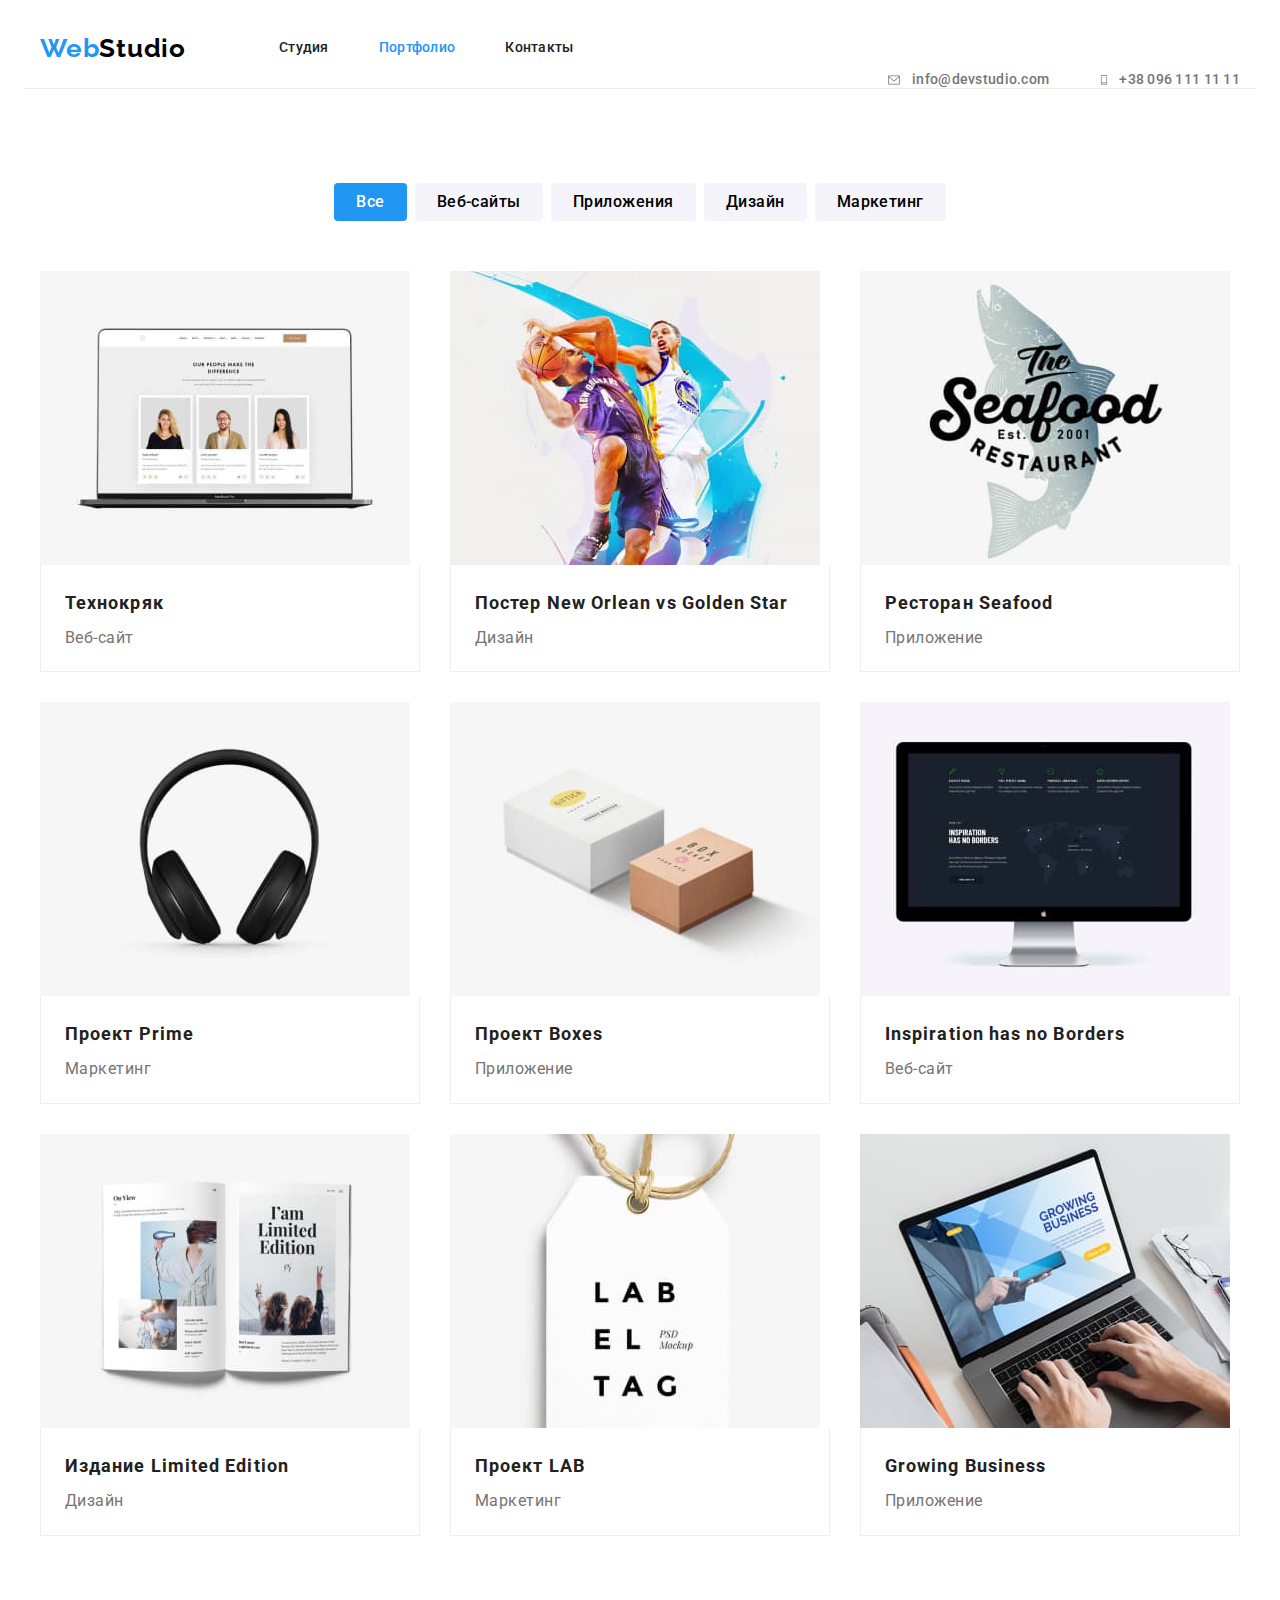
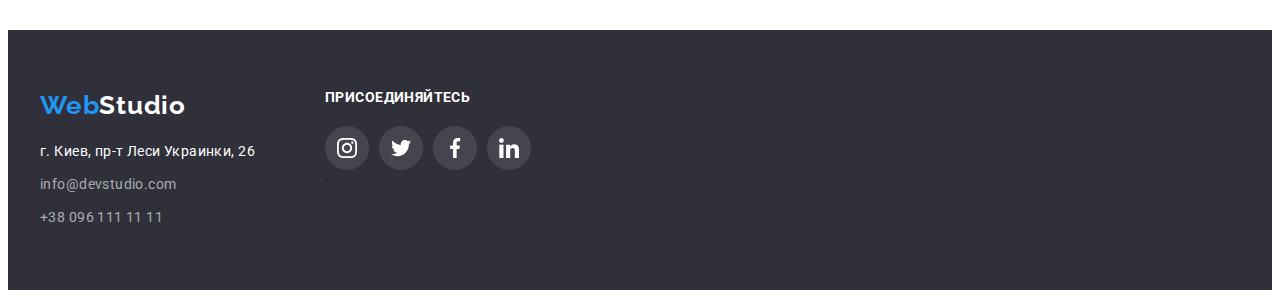
==== portfolio.html @ b6491255 "add first edits" ====
<!DOCTYPE html>
<html lang="ru">
  <head>
    <meta charset="UTF-8" />
    <meta http-equiv="X-UA-Compatible" content="IE=edge" />
    <meta name="viewport" content="width=device-width, initial-scale=1.0" />
    <link rel="preconnect" href="https://fonts.googleapis.com" />
    <link rel="preconnect" href="https://fonts.gstatic.com" crossorigin />
    <link
      href="https://fonts.googleapis.com/css2?family=Raleway:wght@700&family=Roboto:wght@400;500;700;900&display=swap"
      rel="stylesheet"
    />
    <link
      rel="stylesheet"
      href="https://cdnjs.cloudflare.com/ajax/libs/modern-normalize/1.1.0/modern-normalize.min.css"
      integrity="sha512-wpPYUAdjBVSE4KJnH1VR1HeZfpl1ub8YT/NKx4PuQ5NmX2tKuGu6U/JRp5y+Y8XG2tV+wKQpNHVUX03MfMFn9Q=="
      crossorigin="anonymous"
      referrerpolicy="no-referrer"
    />
    <title>WebStudio</title>
    <link rel="stylesheet" href="./css/styles.css" />
  </head>
  <body>
    <!-- Header -->

    <header class="header">
      <div class="container header-container">
        <a href="" lang="en" class="header-logo link"> <span>Web</span>Studio</a>
        <nav>
          <ul class="header-nav-list list">
            <li class="header-nav-iteam">
              <a class="header-link link" href="./index.html">Студия</a>
            </li>
            <li class="header-nav-iteam">
              <a class="header-link link current" href="./portfolio.html">Портфолио</a>
            </li>
            <li class="header-nav-iteam">
              <a class="header-link link" href="">Контакты</a>
            </li>
          </ul>
        </nav>

        <ul class="header-contacts-list list">
          <li class="header-contact-iteam">
            <a class="header-contact-link link" href="mailto:info@devstudio.com">
              <svg class="header-icon" width="16" height="12">
                <use href="./images/icons.svg#icon-mail"></use></svg
              >info@devstudio.com
            </a>
          </li>
          <li class="header-contact-iteam">
            <a class="header-contact-link link" href="tel:+380961111111"
              ><svg class="header-icon" width="10" height="16">
                <use href="./images/icons.svg#icon-tel"></use></svg
              >+38 096 111 11 11</a
            >
          </li>
        </ul>
      </div>
    </header>

    <main>
      <!-- Filter -->

      <section class="section">
        <div class="container">
          <h1 class="visually-hidden">Портфолио</h1>

          <ul class="filter-list list">
            <li class="filter-iteam">
              <button class="filter-btn current" type="button">Все</button>
            </li>
            <li class="filter-iteam">
              <button class="filter-btn" type="button">Веб-сайты</button>
            </li>
            <li class="filter-iteam">
              <button class="filter-btn" type="button">Приложения</button>
            </li>
            <li class="filter-iteam"><button class="filter-btn" type="button">Дизайн</button></li>
            <li class="filter-iteam">
              <button class="filter-btn" type="button">Маркетинг</button>
            </li>
          </ul>

          <!-- Portfolio -->

          <ul class="portfolio-list card-set list">
            <li class="portfolio-iteam card-set-iteam">
              <img src="./images/portfolio/techno.jpg" alt="Технокряк" width="370" height="294" />
              <div class="portfolio-text">
                <h2 class="potfolio-title">Технокряк</h2>
                <p class="potfolio-after-title">Веб-сайт</p>
              </div>
            </li>
            <li class="portfolio-iteam card-set-iteam">
              <img
                src="./images/portfolio/new-orlean.jpg"
                alt="Постер New Orlean vs Golden Star"
                width="370"
                height="294"
              />
              <div class="portfolio-text">
                <h2 class="potfolio-title">Постер New Orlean vs Golden Star</h2>
                <p class="potfolio-after-title">Дизайн</p>
              </div>
            </li>
            <li class="portfolio-iteam card-set-iteam">
              <img
                src="./images/portfolio/seafood.jpg"
                alt="Ресторан Seafood"
                width="370"
                height="294"
              />
              <div class="portfolio-text">
                <h2 class="potfolio-title">Ресторан Seafood</h2>
                <p class="potfolio-after-title">Приложение</p>
              </div>
            </li>
            <li class="portfolio-iteam card-set-iteam">
              <img src="./images/portfolio/prime.jpg" alt="Проект Prime" width="370" height="294" />
              <div class="portfolio-text">
                <h2 class="potfolio-title">Проект Prime</h2>
                <p class="potfolio-after-title">Маркетинг</p>
              </div>
            </li>
            <li class="portfolio-iteam card-set-iteam">
              <img src="./images/portfolio/boxes.jpg" alt="Проект Boxes" width="370" height="294" />
              <div class="portfolio-text">
                <h2 class="potfolio-title">Проект Boxes</h2>
                <p class="potfolio-after-title">Приложение</p>
              </div>
            </li>
            <li class="portfolio-iteam card-set-iteam">
              <img
                src="./images/portfolio/inspiration.jpg"
                alt="Inspiration has no Borders"
                width="370"
                height="294"
              />
              <div class="portfolio-text">
                <h2 class="potfolio-title">Inspiration has no Borders</h2>
                <p class="potfolio-after-title">Веб-сайт</p>
              </div>
            </li>
            <li class="portfolio-iteam card-set-iteam">
              <img
                src="./images/portfolio/limited-edition.jpg"
                alt="Издание Limited Edition"
                width="370"
                height="294"
              />
              <div class="portfolio-text">
                <h2 class="potfolio-title">Издание Limited Edition</h2>
                <p class="potfolio-after-title">Дизайн</p>
              </div>
            </li>
            <li class="portfolio-iteam card-set-iteam">
              <img src="./images/portfolio/lab.jpg" alt="Проект LAB" width="370" height="294" />
              <div class="portfolio-text">
                <h2 class="potfolio-title">Проект LAB</h2>
                <p class="potfolio-after-title">Маркетинг</p>
              </div>
            </li>
            <li class="portfolio-iteam card-set-iteam">
              <img
                src="./images/portfolio/growing-business.jpg"
                alt="Growing Business"
                width="370"
                height="294"
              />
              <div class="portfolio-text">
                <h2 class="potfolio-title">Growing Business</h2>
                <p class="potfolio-after-title">Приложение</p>
              </div>
            </li>
          </ul>
        </div>
      </section>
    </main>

    <!-- Footer -->
    <footer class="footer">
      <div class="container">
        <ul class="footer-list list">
          <li class="footer-iteam iteam">
            <a class="logo-footer link" href="/" lang="en"> <span>Web</span>Studio</a>

            <address class="footer-address">
              <p class="footer-address-info">г. Киев, пр-т Леси Украинки, 26</p>
              <ul class="footer-contact-list list">
                <li class="footer-contact-iteam">
                  <a class="footer-contact-link link" href="mailto:info@devstudio.com"
                    >info@devstudio.com</a
                  >
                </li>
                <li class="footer-contact-iteam">
                  <a class="footer-contact-link link" href="tel:+380961111111">+38 096 111 11 11</a>
                </li>
              </ul>
            </address>
          </li>
          <li class="footer-iteam footer-soc iteam">
            <h3 class="footer-soc-title">присоединяйтесь</h3>
            <ul class="footer-soc-list list">
              <li class="footer-soc-iteam">
                <a href="" class="footer-soc-link link">
                  <svg class="footer-soc-icon" width="20" height="20">
                    <use href="./images/icons.svg#icon-instagram"></use>
                  </svg> </a
                >-
              </li>
              <li class="footer-soc-iteam">
                <a href="" class="footer-soc-link link">
                  <svg class="footer-soc-icon" width="20" height="20">
                    <use href="./images/icons.svg#icon-twitter"></use>
                  </svg>
                </a>
              </li>
              <li class="footer-soc-iteam">
                <a href="" class="footer-soc-link link">
                  <svg class="footer-soc-icon" width="20" height="20">
                    <use href="./images/icons.svg#icon-facebook"></use>
                  </svg>
                </a>
              </li>
              <li class="footer-soc-iteam">
                <a href="" class="footer-soc-link link">
                  <svg class="footer-soc-icon" width="20" height="20">
                    <use href="./images/icons.svg#icon-linkedin"></use>
                  </svg>
                </a>
              </li>
            </ul>
          </li>
        </ul>
      </div>
    </footer>
  </body>
</html>
---- css/styles.css ----
:root {
  --header-logo-left-color: #2196f3;
  --header-logo-right-color: #000;
  --footer-logo-left-color: #2196f3;
  --footer-logo-right-color: #fff;
  --main-title-color: #212121;
  --second-title-color: #fff;
  --after-title-color: #757575;
  --accent-color: #2196f3;
  --background-iteam-color: #f5f4fa;
  --main-font: 'Roboto', sans-serif;
  --logo-font: 'Raleway', sans-serif;

  /* card-set */
  --iteam: 1;
  --indent: 30px;
}

p,
h1,
h2,
h3,
h4,
h5,
h6 {
  margin: 0;
}

p:last-child {
  margin: 0;
}

ul {
  margin: 0;
  padding-left: 0;
}

button {
  cursor: pointer;
}

body {
  font-family: var(--main-font);
  color: var(--main-title-color);
}

address {
  font-style: normal;
}

img {
  display: block;
  max-width: 100%;
  height: auto;
}

.list {
  list-style: none;
  padding: 0;
  margin: 0;
}

.link {
  text-decoration: none;
  color: currentColor;
}

.visually-hidden {
  position: absolute;
  white-space: nowrap;
  width: 1px;
  height: 1px;
  overflow: hidden;
  border: 0;
  padding: 0;
  clip: rect(0 0 0 0);
  clip-path: inset(50%);
  margin: -1px;
}

.section {
  padding-top: 94px;
  padding-bottom: 94px;
}

.container {
  width: 1200px;
  padding: 0 15px;
  margin: 0 auto;
}

.main-title {
  margin-bottom: 50px;

  font-weight: 700;
  font-size: 36px;
  line-height: 1.16;
  text-align: center;
  letter-spacing: 0.03em;
}

/* --------NET FLEX */

.card-set {
  display: flex;
  flex-wrap: wrap;

  margin: calc(-1 * var(--indent) / 2);
}

.card-set-iteam {
  flex-basis: calc((100% - var(--indent) * var(--iteam)) / var(--iteam));

  margin: calc(var(--indent) / 2);
}

/* ----------Header */

.header-container {
  display: flex;
  align-items: center;
  border-bottom: 1px solid #ececec;
}

.header-logo {
  margin-right: 93px;
  display: block;

  font-family: var(--logo-font);
  font-weight: 700;
  font-size: 26px;
  line-height: 1.19;
  letter-spacing: 0.03em;

  color: var(--header-logo-right-color);
}

.header-logo > span {
  color: var(--header-logo-left-color);
}

.header-nav-list {
  display: flex;
  margin-left: auto;
}

.header-nav-iteam:not(:last-child) {
  margin-right: 50px;
}

.header-link {
  padding-top: 32px;
  padding-bottom: 32px;
  display: block;

  font-weight: 500;
  font-size: 14px;
  line-height: 1.14;
  letter-spacing: 0.02em;
  color: var(--main-title-color);
}

.header-link:hover,
.header-link:focus {
  color: var(--accent-color);
}

.current {
  color: var(--accent-color);
}

.header-contacts-list {
  display: flex;
  margin-left: auto;
}

.header-contact-iteam:not(:last-child) {
  margin-right: 50px;
}

.header-contact-link {
  display: flex;
  align-items: center;
  justify-content: center;
  width: 100%;
  height: 100%;
  cursor: pointer;

  padding-top: 32px;
  padding-bottom: 32px;

  font-weight: 500;
  font-size: 14px;
  line-height: 1.14;
  letter-spacing: 0.02em;
  color: var(--after-title-color);
  fill: #757575;
}
.header-icon {
  margin-right: 10px;
}

.header-contact-link:hover,
.header-contact-link:focus {
  color: var(--accent-color);
  fill: var(--accent-color);
}

/* ----------------Hero section*/

.hero {
  padding-top: 200px;
  padding-bottom: 200px;

  background-color: #c4c4c4;
  background-image: linear-gradient(rgba(47, 48, 58, 0.4), rgba(47, 48, 58, 0.4)),
    url(../images/hero/hero-bg.jpg);
  background-repeat: no-repeat;
  background-position: center;
  background-size: cover;
}

.hero-title {
  margin-left: auto;
  margin-right: auto;
  margin-bottom: 30px;
  max-width: 696px;

  text-align: center;
  font-weight: 900;
  font-size: 44px;
  line-height: 1.36;
  letter-spacing: 0.06em;
  text-transform: uppercase;
  color: var(--second-title-color);
}
.hero-btn {
  margin-left: auto;
  margin-right: auto;
  padding-top: 10px;
  padding-bottom: 10px;
  display: block;
  min-width: 200px;

  font-weight: 700;
  font-size: 16px;
  line-height: 1.87;
  color: #ffffff;

  background-color: var(--accent-color);
  box-shadow: 0px 4px 4px rgba(0, 0, 0, 0.15);
  border-radius: 4px;
  border: none;

  cursor: pointer;
}

.hero-btn:hover {
  background-color: #188ce8;
}

/* -------------Benefits */
.benefits {
  padding-bottom: 47px;
}

.benefits-list {
  --iteam: 4;
  --indent: 30px;
}
.benefits-bloc-icon {
  display: flex;
  align-items: center;
  justify-content: center;

  margin-bottom: 30px;

  width: 100%;
  height: 120px;
  background-color: #f5f4fa;
}
.benefits-title {
  margin-bottom: 10px;
  font-weight: 700;
  font-size: 14px;
  line-height: 1.14;
  letter-spacing: 0.03em;
  text-transform: uppercase;
}

.benefits-after-title {
  font-size: 14px;
  line-height: 1.71;
  letter-spacing: 0.03em;
  color: var(--after-title-color);
}

/* --------Features */

.features {
  padding-top: 47px;
}

.features-list {
  --iteam: 3;
  --indent: 30px;
}

/* -------Teams */
.teams {
  background: var(--background-iteam-color);
}

.teams-iteam {
  --iteam: 4;
  --indent: 30px;

  background-color: #fff;

  box-shadow: 0px 1px 3px rgba(0, 0, 0, 0.12), 0px 1px 1px rgba(0, 0, 0, 0.14),
    0px 2px 1px rgba(0, 0, 0, 0.2);
  border-radius: 0px 0px 4px 4px;
}

.teams-content {
  padding-top: 30px;
  padding-bottom: 30px;

  text-align: center;
  font-size: 16px;
  line-height: 1.18;
}

.team-name {
  margin-bottom: 10px;

  font-weight: 500;
  font-size: 16px;
  letter-spacing: 0.03em;
}

.team-after-name {
  letter-spacing: 0.03em;
  color: var(--after-title-color);
  margin-bottom: 16px;
}

.team-soc-list {
  display: flex;
  justify-content: center;
}

.team-soc-iteam {
  width: 44px;
  height: 44px;
  margin-left: 10px;
}

.team-soc-iteam:first-child {
  margin-left: none;
}

.team-soc-link {
  display: flex;
  align-items: center;
  justify-content: center;
  width: 100%;
  height: 100%;
  border-radius: 50%;
  cursor: pointer;
}

.team-soc-link:hover,
.team-soc-link:focus {
  background-color: var(--accent-color);
}

.team-soc-link:hover .team-soc-icon,
.team-soc-link:focus .team-soc-icon {
  fill: #fff;
}

.team-soc-icon {
  fill: #afb1b8;
}

/* -------Regular-clients */
.regular-clients-list {
  --iteam: 6;
  --indent: 30px;
}

.regular-client-iteam {
  fill: #afb1b8;
}

.regular-client-icon {
  border: 1px solid #afb1b8;
  border-radius: 4px;

  padding: 15px 30px;
  display: flex;
  align-items: center;
  justify-content: center;
  fill: #afb1b8;
}

.regular-client-icon:hover {
  fill: var(--accent-color);
  border: 1px solid var(--accent-color);
}
/* ----Footer */

.footer {
  padding-top: 60px;
  padding-bottom: 60px;

  background-color: #2f303a;
}

.footer-list {
  display: flex;
}

.footer-iteam:not(last-child) {
  margin-right: 70px;
}

.logo-footer {
  margin-bottom: 20px;
  display: block;

  font-family: var(--logo-font);
  font-weight: 700;
  font-size: 26px;
  line-height: 1.19;
  letter-spacing: 0.03em;
  color: var(--footer-logo-right-color);
}

.logo-footer > span {
  color: var(--footer-logo-left-color);
}

.footer-address-info {
  margin-bottom: 9px;

  font-size: 14px;
  line-height: 1.71;
  letter-spacing: 0.03em;
  color: #fff;
}

.footer-contact-iteam:not(:last-child) {
  margin-bottom: 9px;
}

.footer-contact-link {
  font-size: 14px;
  line-height: 1.71;
  letter-spacing: 0.03em;
  color: rgba(255, 255, 255, 0.6);
}
.footer-contact-link:hover,
.footer-contac-link:focus {
  color: var(--accent-color);
}

.footer-soc-title {
  margin-bottom: 20px;
  text-transform: uppercase;
  font-weight: 700;
  font-size: 14px;
  line-height: 1.14;
  letter-spacing: 0.03em;
  color: #fff;
}

.footer-soc-list {
  display: flex;
  justify-content: center;
}

.footer-soc-iteam {
  width: 44px;
  height: 44px;
}
.footer-soc-iteam:not(:last-child) {
  margin-right: 10px;
}

.footer-soc-link {
  display: flex;
  align-items: center;
  justify-content: center;

  width: 100%;
  height: 100%;
  border-radius: 50%;
  cursor: pointer;

  background-color: rgba(255, 255, 255, 0.1);
}
.footer-soc-link:hover {
  background-color: var(--accent-color);
}

.footer-soc-icon {
  fill: #fff;
}

/* -------Filter */

.filter-list {
  display: flex;
  justify-content: center;
  margin-bottom: 50px;
}

.filter-iteam:not(:last-child) {
  margin-right: 8px;
}

.filter-btn {
  padding: 6px 22px;

  font-family: inherit;
  font-weight: 500;
  font-size: 16px;
  line-height: 1.62;
  text-align: center;
  letter-spacing: 0.03em;
  border-radius: 4px;
  border: none;
  cursor: pointer;

  background-color: var(--background-iteam-color);
}

.filter-btn:hover {
  color: var(--second-title-color);

  background-color: var(--accent-color);
}

.filter-btn.current {
  color: var(--second-title-color);

  background-color: var(--accent-color);
}

/* --------Portfolio */

.portfolio-iteam {
  --iteam: 3;
  --indent: 30px;
  cursor: pointer;
}

.portfolio-iteam:hover {
  border: 1px solid #eeeeee;
  box-shadow: 0px 1px 1px rgba(0, 0, 0, 0.12), 0px 4px 4px rgba(0, 0, 0, 0.06),
    1px 4px 6px rgba(0, 0, 0, 0.16);
}

.portfolio-text {
  padding: 20px 24px;

  border: 1px solid #eeeeee;
  border-top: none;
}

.potfolio-title {
  margin-bottom: 4px;

  font-weight: 700;
  font-size: 18px;
  line-height: 2;
  letter-spacing: 0.06em;
}

.potfolio-after-title {
  font-weight: 400;
  font-size: 16px;
  line-height: 1.66;
  letter-spacing: 0.03em;
  color: var(--after-title-color);
}
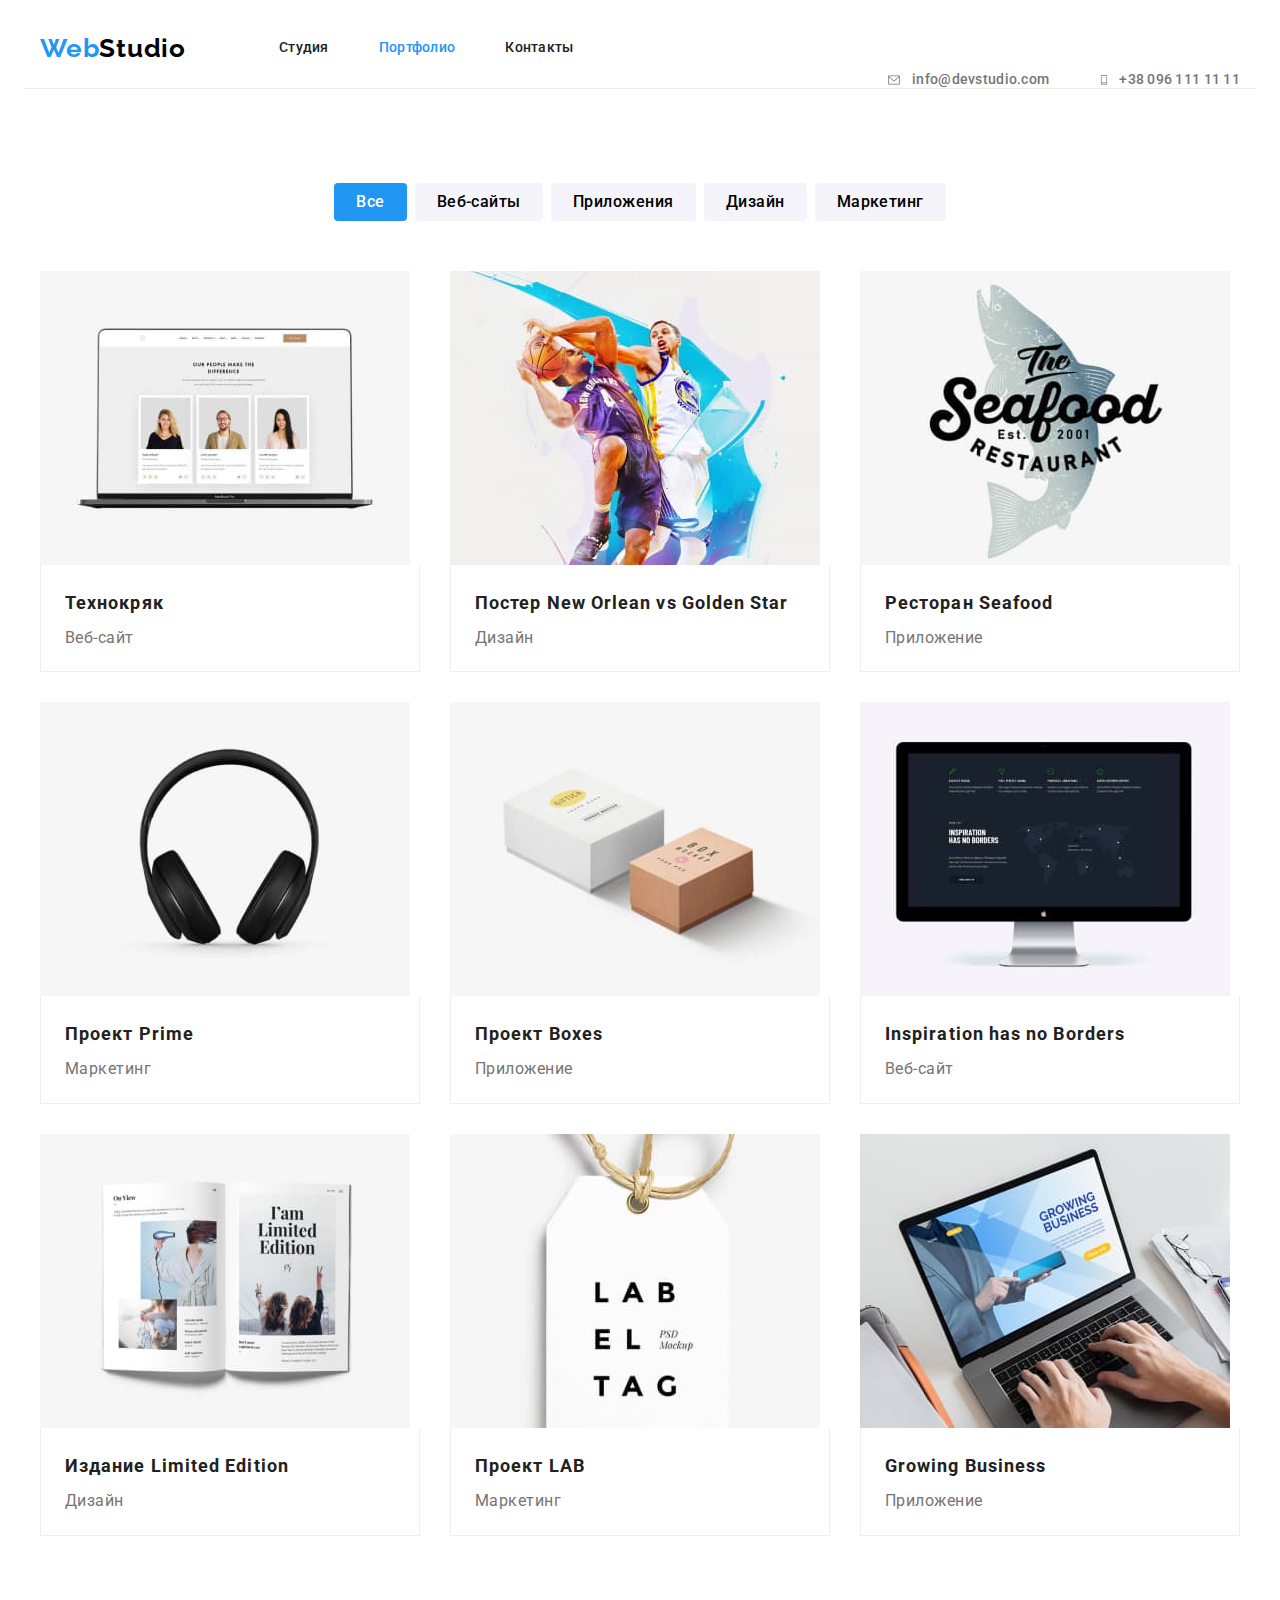
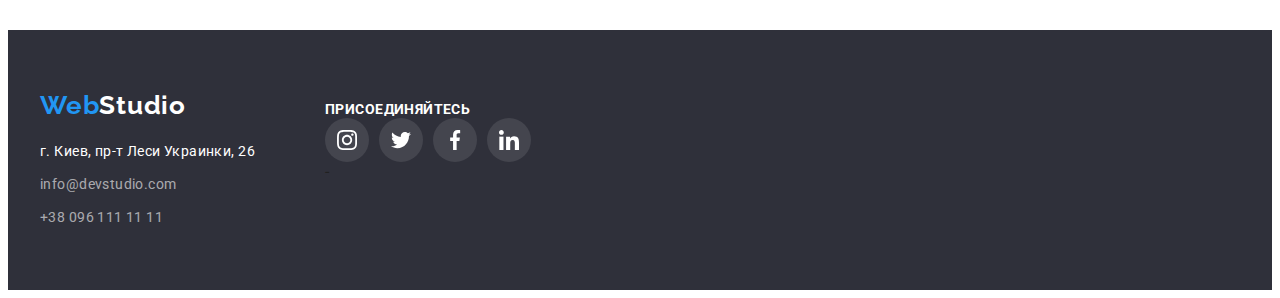
==== commit 0b083307: "add edits" ====
--- a/portfolio.html
+++ b/portfolio.html
@@ -200,7 +200,7 @@
             </address>
           </li>
           <li class="footer-iteam footer-soc iteam">
-            <h3 class="footer-soc-title">присоединяйтесь</h3>
+            <strong class="footer-soc-title">присоединяйтесь</strong>
             <ul class="footer-soc-list list">
               <li class="footer-soc-iteam">
                 <a href="" class="footer-soc-link link">
--- a/css/styles.css
+++ b/css/styles.css
@@ -198,12 +198,12 @@
 }
 .header-icon {
   margin-right: 10px;
+  fill: currentColor;
 }
 
 .header-contact-link:hover,
 .header-contact-link:focus {
   color: var(--accent-color);
-  fill: var(--accent-color);
 }
 
 /* ----------------Hero section*/
@@ -218,6 +218,8 @@
   background-repeat: no-repeat;
   background-position: center;
   background-size: cover;
+
+  min-width: 1600px;
 }
 
 .hero-title {
@@ -394,7 +396,7 @@
   fill: #afb1b8;
 }
 
-.regular-client-icon {
+.regular-client-link {
   border: 1px solid #afb1b8;
   border-radius: 4px;
 
@@ -402,11 +404,15 @@
   display: flex;
   align-items: center;
   justify-content: center;
-  fill: #afb1b8;
-}
-
-.regular-client-icon:hover {
-  fill: var(--accent-color);
+  color: #afb1b8;
+}
+
+.regular-client-icon {
+  fill: currentColor;
+}
+
+.regular-client-link:hover {
+  color: var(--accent-color);
   border: 1px solid var(--accent-color);
 }
 /* ----Footer */
@@ -420,6 +426,7 @@
 
 .footer-list {
   display: flex;
+  align-items: baseline;
 }
 
 .footer-iteam:not(last-child) {
@@ -558,7 +565,6 @@
 }
 
 .portfolio-iteam:hover {
-  border: 1px solid #eeeeee;
   box-shadow: 0px 1px 1px rgba(0, 0, 0, 0.12), 0px 4px 4px rgba(0, 0, 0, 0.06),
     1px 4px 6px rgba(0, 0, 0, 0.16);
 }
